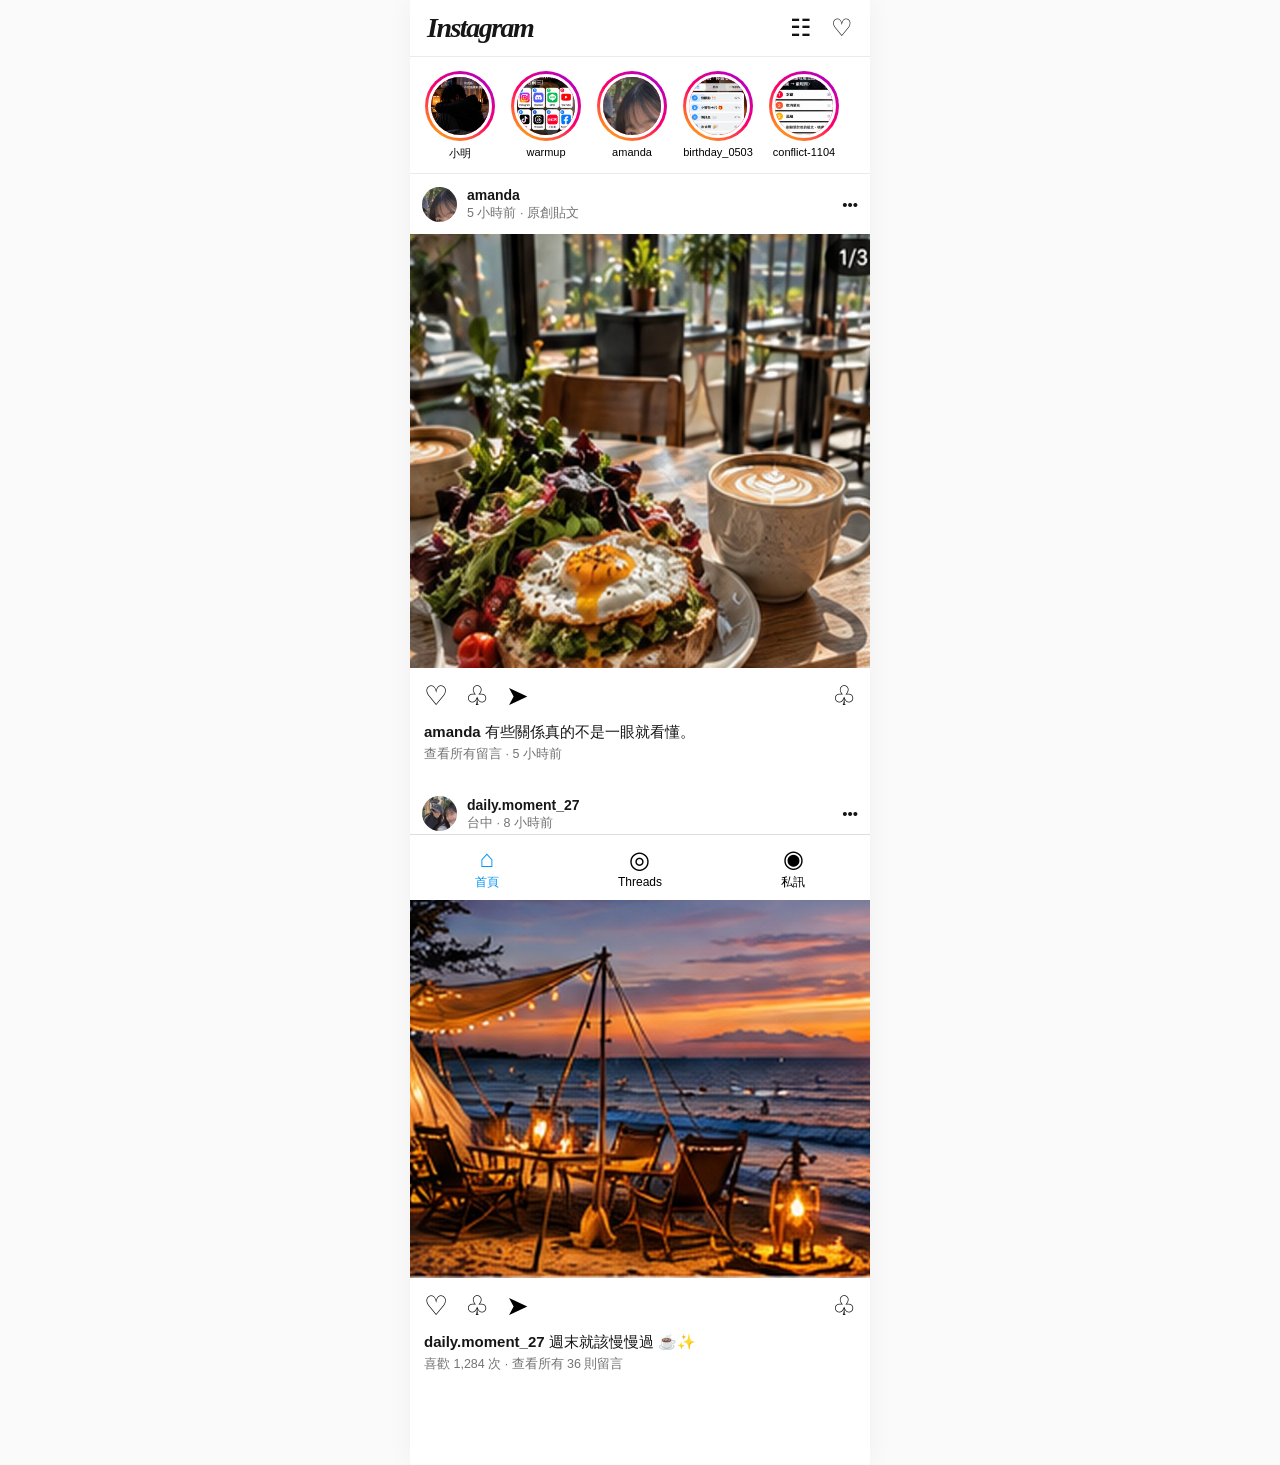
==== index.html @ f39516f8 "Add files via upload" ====
<!doctype html><html lang="zh-Hant"><head><meta charset="utf-8"><meta name="viewport" content="width=device-width,initial-scale=1,viewport-fit=cover"><title>Instagram × Threads｜人際互動</title><style>
:root{--ink:#161616;--muted:#737373;--line:#eaeaea;--blue:#0095f6}*{box-sizing:border-box}body{margin:0;background:#fafafa;color:var(--ink);font:15px -apple-system,BlinkMacSystemFont,"Noto Sans TC","Segoe UI",sans-serif}button,input,textarea{font:inherit}button{cursor:pointer}button:focus-visible{outline:2px solid #0095f6;outline-offset:2px}.app{width:min(100%,460px);min-height:100dvh;margin:auto;background:white;position:relative;box-shadow:0 0 25px #0000000b;padding-bottom:72px}.top{height:57px;padding:0 17px;display:flex;align-items:center;justify-content:space-between;border-bottom:1px solid var(--line)}.brand{font-family:Georgia,cursive;font-size:28px;font-style:italic;font-weight:700;letter-spacing:-1.5px}.top-right{display:flex;gap:19px;align-items:center}.icon-btn{background:none;border:0;font-size:24px;padding:0;color:#111}.screen{display:none}.screen.active{display:block}.stories{display:flex;gap:16px;overflow-x:auto;padding:14px 15px 12px;border-bottom:1px solid var(--line);scrollbar-width:none}.story-trigger{flex:none;border:0;background:none;padding:0;display:flex;flex-direction:column;align-items:center;gap:5px;font-size:12px}.ring{width:70px;height:70px;border-radius:50%;padding:3px;background:linear-gradient(35deg,#ffc700,#ff0069,#a000db);display:block}.ring img{width:100%;height:100%;border:3px solid white;border-radius:50%;object-fit:cover}.avatar{width:35px;height:35px;border-radius:50%;object-fit:cover}.post-head{display:flex;align-items:center;gap:10px;padding:12px}.post-head b{font-size:14px}.post-head small{color:var(--muted)}.post-img{display:block;width:100%;aspect-ratio:1.06;object-fit:cover}.post-actions{display:flex;align-items:center;gap:17px;padding:12px 14px 7px;font-size:27px}.post-actions button{background:none;border:0;font-size:27px;padding:0}.post-actions .save{margin-left:auto}.caption{padding:0 14px 18px;line-height:1.7}.caption small{display:block;color:var(--muted)}.bottom{position:fixed;bottom:0;left:50%;transform:translateX(-50%);width:min(100%,460px);height:66px;padding-bottom:env(safe-area-inset-bottom);background:#fff;border-top:1px solid #ddd;display:grid;grid-template-columns:repeat(3,1fr);z-index:50}.bottom button{border:0;background:none;display:grid;place-content:center;justify-items:center;gap:1px;font-size:12px}.bottom .navicon{font-size:24px}.bottom .selected{color:var(--blue)}.thread-title{display:flex;justify-content:space-between;align-items:center;padding:15px 18px;border-bottom:1px solid #eee;font-size:22px;font-weight:750}.thread-post{display:flex;gap:11px;padding:17px 15px;border-bottom:1px solid #ececec}.thread-body{flex:1}.thread-name{display:flex;align-items:center;justify-content:space-between;font-size:14px}.thread-name span{color:#888;font-weight:400}.thread-text{line-height:1.65;margin:8px 0 12px}.thread-actions{display:flex;gap:22px;font-size:22px}.thread-actions button{border:0;background:none;font-size:21px;padding:0}.thread-stats{color:#777;font-size:12px;margin-top:8px}.replybox{display:flex;gap:7px;margin-top:14px}.replybox input,.answer-text{border:1px solid #ddd;border-radius:12px;padding:11px;width:100%;min-width:0}.replybox button,.primary{border:0;background:#111;color:white;border-radius:12px;padding:10px 16px}.prompt{margin:18px 14px;border:1px solid #eee;border-radius:14px;padding:16px}.prompt h3{margin:0 0 9px}.choices{display:flex;gap:7px;flex-wrap:wrap;margin:12px 0}.choices button{border:1px solid #ddd;border-radius:22px;background:white;padding:9px 13px}.choices button.chosen{background:#e8f4ff;border-color:#0095f6;color:#0074bc}.answer-text{resize:vertical;min-height:74px}.answer-hint{font-size:12px;color:#777}.dm-head{display:flex;align-items:center;gap:10px;padding:14px;border-bottom:1px solid #eee}.dm-head b{font-size:18px}.dm-head small{display:block;color:#888}.dm-story{width:130px;height:174px;object-fit:cover;border-radius:15px;margin:18px 0 8px 55px}.bubble{background:#f1f1f3;border-radius:22px;padding:13px 16px;display:inline-block;margin:9px 15px;max-width:83%;font-size:16px}.dm-input{margin:24px 15px;border:1px solid #ddd;border-radius:26px;padding:14px;color:#888}.section-label{font-size:13px;color:#777;padding:14px 16px}.story-modal{position:fixed;inset:0;z-index:100;background:#090909;display:none;align-items:center;justify-content:center}.story-modal.show{display:flex}.story-full{position:relative;width:100%;height:100dvh;overflow:hidden;background:#171717}.story-bg{position:absolute;inset:0;width:100%;height:100%;object-fit:cover}.story-shade{position:absolute;inset:0;background:linear-gradient(#0007 0%,transparent 22%,transparent 70%,#0009)}.progress{position:absolute;top:max(13px,env(safe-area-inset-top));left:12px;right:12px;display:flex;gap:4px;z-index:4}.track{height:3px;flex:1;border-radius:4px;background:#ffffff70;overflow:hidden}.fill{height:100%;background:white;width:0}.story-head{position:absolute;top:max(29px,calc(env(safe-area-inset-top) + 20px));left:16px;right:16px;z-index:4;display:flex;align-items:center;gap:10px;color:white}.story-head b{font-size:15px}.story-head small{color:#eee}.story-head button{margin-left:auto;background:none;color:white;border:0;font-size:32px}.story-bottom{position:absolute;bottom:max(28px,calc(env(safe-area-inset-bottom) + 20px));left:17px;right:17px;display:flex;gap:13px;align-items:center;z-index:5}.story-bottom input{flex:1;min-width:0;background:#0002;color:white;border:1px solid white;border-radius:30px;padding:14px}.story-bottom input::placeholder{color:white}.story-bottom button{color:white;background:none;border:0;font-size:28px}.tap-zone{position:absolute;top:90px;bottom:115px;width:32%;z-index:2}.tap-zone.left{left:0}.tap-zone.right{right:0}.story-content{position:absolute;top:19%;left:7%;right:7%;z-index:3;color:white}.story-content h2{font-size:24px;text-shadow:0 2px 8px #0008}.story-content .sub{font-size:14px;line-height:1.6}.poll{margin-top:20px;display:grid;gap:9px}.poll button{background:#fff;border:0;border-radius:14px;min-height:52px;padding:12px 15px;display:flex;align-items:center;justify-content:space-between;font-weight:650;text-align:left;color:#181818}.poll button.voted{background:#dceeff;outline:2px solid #0095f6}.poll small{color:#888}.app-grid{display:grid;grid-template-columns:repeat(3,1fr);gap:9px;margin-top:18px}.app-choice{border:0;background:white;border-radius:13px;min-height:110px;display:flex;flex-direction:column;align-items:center;justify-content:center;gap:6px;position:relative;color:#111}.app-choice img{width:53px;height:53px;object-fit:contain;border-radius:12px}.app-choice span{font-size:12px}.app-choice small{position:absolute;top:7px;right:8px}.app-choice.selected{outline:3px solid #47adff}.next-btn{position:absolute;bottom:105px;left:16%;width:68%;background:white;border:0;border-radius:26px;padding:13px;font-weight:700;z-index:4}.rank-list{display:grid;gap:8px;margin-top:17px}.rank-row{background:white;border-radius:14px;color:#222;padding:10px;display:flex;align-items:center;gap:9px}.rank-row b{width:28px;height:28px;border-radius:50%;background:#fa3252;color:white;display:grid;place-content:center}.rank-row span{flex:1;font-size:13px}.rank-row button{border:0;background:#eee;border-radius:7px;padding:4px 9px}.mini-actions{padding:12px;display:flex;gap:8px;flex-wrap:wrap}.mini-actions button{background:#f2f2f2;border:0;border-radius:10px;padding:9px}.hidden{display:none!important}@media(min-width:700px){.story-full{width:min(100%,470px);height:min(100dvh,900px);border-radius:8px}.story-modal{background:#191919ed}}@media(max-width:350px){.app-grid{gap:5px}.app-choice{min-height:92px}.app-choice img{width:43px;height:43px}.story-content{top:16%}}
 .app-choice{position:relative}.app-choice:before{content:attr(data-letter);position:absolute;top:3px;left:4px;background:#1689ff;color:white;border-radius:50%;font-size:12px;font-weight:800;width:20px;height:20px;display:grid;place-items:center}.rank-row{min-height:65px!important;padding:12px!important;font-size:17px!important;gap:9px!important}.rank-row span{font-weight:650;line-height:1.35}.rank-row button{min-width:35px;min-height:39px;font-size:20px!important}.story-trigger{font-size:11px}.story-content h2{line-height:1.35} @media(min-width:700px){.story-full{height:100dvh;max-height:none;border-radius:0}} 
/* Clear DM separation and large poll letters */
#dm{background:#f6f7f9;padding-bottom:18px}
#dm>.section-label{background:white}
.dm-conversation{background:white;border:1px solid #e3e6eb;border-radius:20px;margin:15px 12px;padding:6px 0 16px;box-shadow:0 3px 13px #0000000b;overflow:hidden}
.dm-conversation-divider{margin:25px 14px 18px;display:flex;align-items:center;gap:12px;color:#747780;font-size:12px;font-weight:700;letter-spacing:.4px}
.dm-conversation-divider:before,.dm-conversation-divider:after{content:'';height:2px;background:#cdd2d9;flex:1}
.dm-conversation-divider span{white-space:nowrap}
.mike-conversation{border-color:#d5e4f7;background:#fbfdff}
.poll button{min-height:52px;font-size:16px;font-weight:650}
.rank-row{min-height:68px!important}
.rank-letter{width:27px;height:27px;flex-shrink:0;border-radius:50%;background:#1688f8;color:white;font-style:normal;font-size:14px;font-weight:800;display:grid;place-items:center}
.rank-row span{font-size:16px!important}

/* Keep the next-story button above story tap areas and voting content */
.next-btn{z-index:30!important;bottom:calc(100px + env(safe-area-inset-bottom))!important;min-height:50px;pointer-events:auto!important;touch-action:manipulation}
.story-content{bottom:175px;overflow-y:auto;overscroll-behavior:contain;scrollbar-width:thin}
.count-editor{margin:16px 0 6px;padding:14px;background:rgba(255,255,255,.96);border-radius:18px;color:#222;position:relative;z-index:8;text-align:left;max-height:40dvh;overflow-y:auto}.count-editor-title{font-size:15px;font-weight:800}.count-editor-sub{font-size:11px;color:#777;margin:5px 0 10px}.count-editor-grid{display:grid;gap:7px}.count-editor-row{display:grid;grid-template-columns:minmax(0,1fr) 68px 20px;align-items:center;gap:7px;font-size:13px}.count-editor-row input{width:100%;padding:8px 5px;border:1px solid #ccc;border-radius:8px;background:white;color:#111;font-size:16px;text-align:center}.count-editor-total{font-weight:700;text-align:right;margin-top:9px;font-size:13px} 
.emo-live-text{display:none;position:absolute;z-index:9;left:10%;right:10%;top:38%;flex-direction:column;align-items:center;justify-content:center;text-align:center;color:#fff;pointer-events:none;text-shadow:0 3px 14px #000;font-family:-apple-system,BlinkMacSystemFont,"Noto Sans TC",sans-serif}
.emo-title{font-size:clamp(42px,11vw,70px);font-weight:300;letter-spacing:4px;font-style:italic;line-height:1.4}
.emo-message{font-size:clamp(19px,5vw,26px);font-weight:600;line-height:1.8;letter-spacing:1px;margin-top:24px}
#nextQuestion{z-index:50!important;pointer-events:auto!important;touch-action:manipulation}
.amanda-arrows{position:absolute;left:10px;right:10px;top:50%;transform:translateY(-50%);z-index:8;justify-content:space-between;pointer-events:none}.amanda-arrows button{pointer-events:auto;width:45px;height:52px;border:1px solid #ffffffa0;border-radius:24px;background:#0008;color:white;font-size:26px;display:grid;place-items:center;box-shadow:0 2px 12px #0007}.amanda-arrows button:active{background:#ffffff55}</style><style>
.conflict-vote-list{display:flex;flex-direction:column;gap:9px;margin:12px 0}.conflict-vote-option{width:100%;min-height:58px;background:#fff;border:2px solid transparent;border-radius:14px;display:flex;align-items:center;gap:12px;padding:10px 13px;text-align:left;color:#171717}.conflict-vote-option strong{background:#2589f7;color:white;width:35px;height:35px;flex-shrink:0;border-radius:50%;display:grid;place-items:center;font-size:18px}.conflict-vote-option span{flex:1;font-size:16px;font-weight:700;line-height:1.3}.conflict-vote-option small{font-size:12px;color:#666}.conflict-vote-option.chosen{border-color:#63b4ff;background:#e6f3ff}.conflict-selection{background:#0008;border-radius:10px;padding:10px;font-size:15px;line-height:1.5}.conflict-vote-actions{display:flex;gap:10px;margin-top:12px}.conflict-vote-actions button{flex:1;padding:12px 6px;border:0;border-radius:13px;background:#fff;color:#111;font-weight:700}.rank-letter{background:#2589f7;color:white;min-width:31px;height:31px;display:grid;place-items:center;border-radius:50%;font-size:17px;font-style:normal;flex-shrink:0}.rank-row{min-height:70px!important}.rank-row span{font-size:16px!important}.rank-row b{flex-shrink:0}
@media(max-height:690px){.conflict-vote-option{min-height:45px;padding:5px 9px}.conflict-vote-list{gap:5px;margin:5px 0}.conflict-vote-option strong{height:29px;width:29px}.conflict-vote-option span{font-size:14px}.conflict-vote-actions{margin-top:5px}.rank-row{min-height:55px!important}}
.amanda-second-caption{position:absolute;left:24px;bottom:122px;z-index:7;color:#fff;font-size:19px;font-weight:600;line-height:1.5;text-shadow:0 2px 7px #000c;pointer-events:none}</style><style>
/* 小明限動：使用照片作背景，文字以 HTML 清晰疊加 */
.emo-live-text{left:0!important;right:0!important;top:0!important;bottom:0!important;display:none;align-items:initial!important;justify-content:initial!important;text-align:left!important;pointer-events:none;}
.emo-title{position:absolute;top:18%;left:54%;font-family:cursive;font-size:clamp(30px,9vw,47px)!important;font-weight:300!important;transform:rotate(-10deg);letter-spacing:4px}
.emo-face{position:absolute;top:26%;left:73%;font-size:47px;font-weight:200}
.emo-message{position:absolute;right:8%;bottom:15%;font-size:clamp(16px,4.4vw,21px)!important;line-height:1.7!important;margin:0!important;text-align:left!important;font-weight:500!important;letter-spacing:0!important}
.conflict-vote-list{gap:12px!important;margin-top:20px!important}
.conflict-vote-option{min-height:69px!important;padding:12px 16px!important}
.conflict-vote-option strong{width:42px!important;height:42px!important;font-size:20px!important}
.conflict-vote-option span{font-size:18px!important}
.story-content:has(.conflict-vote-list){top:13%!important;left:5%!important;right:5%!important}
.story-content:has(.conflict-vote-list) h2{font-size:clamp(17px,4.6vw,22px)!important;line-height:1.45!important}
@media(max-height:750px){.conflict-vote-list{gap:7px!important;margin-top:9px!important}.conflict-vote-option{min-height:55px!important;padding:6px 12px!important}.story-content:has(.conflict-vote-list){top:12%!important}}
</style></head><body><div class="app"><header class="top"><span class="brand" id="brand">Instagram</span><div class="top-right"><button class="icon-btn" id="answers" aria-label="Answers">☷</button><button class="icon-btn" data-go="dm" aria-label="Messages">♡</button></div></header>
<section id="home" class="screen active"><div class="stories"><button class="story-trigger" data-story="emo"><span class="ring"><img src="[data-uri]"></span>小明</button><button class="story-trigger" data-story="warm"><span class="ring"><img src="[data-uri]"></span>warmup</button><button class="story-trigger" data-story="amanda"><span class="ring"><img src="[data-uri]"></span>amanda</button><button class="story-trigger" data-story="birthday"><span class="ring"><img src="[data-uri]"></span>birthday_0503</button><button class="story-trigger" data-story="conflict"><span class="ring"><img src="[data-uri]"></span>conflict-1104</button></div><div class="post-head"><img class="avatar" src="[data-uri]"><div><b>amanda</b><br><small>5 小時前 · 原創貼文</small></div><span style="margin-left:auto">•••</span></div><img class="post-img" src="[data-uri]" alt="Amanda 與朋友在咖啡廳的照片"><div class="post-actions"><button id="like">♡</button><button data-go="dm">♧</button><button data-go="threads">➤</button><button class="save">♧</button></div><div class="caption"><b>amanda</b> 有些關係真的不是一眼就看懂。<small>查看所有留言 · 5 小時前</small></div><div class="post-head"><img class="avatar" src="[data-uri]"><div><b>daily.moment_27</b><br><small>台中 · 8 小時前</small></div><span style="margin-left:auto">•••</span></div><img class="post-img" src="[data-uri]" alt="週末咖啡廳照片"><div class="post-actions"><button onclick="this.textContent=this.textContent==='♡'?'♥':'♡'">♡</button><button data-go="dm">♧</button><button data-go="threads">➤</button><button class="save">♧</button></div><div class="caption"><b>daily.moment_27</b> 週末就該慢慢過 ☕✨<small>喜歡 1,284 次 · 查看所有 36 則留言</small></div></section><section id="threads" class="screen"><div class="thread-post"><img class="avatar" src="[data-uri]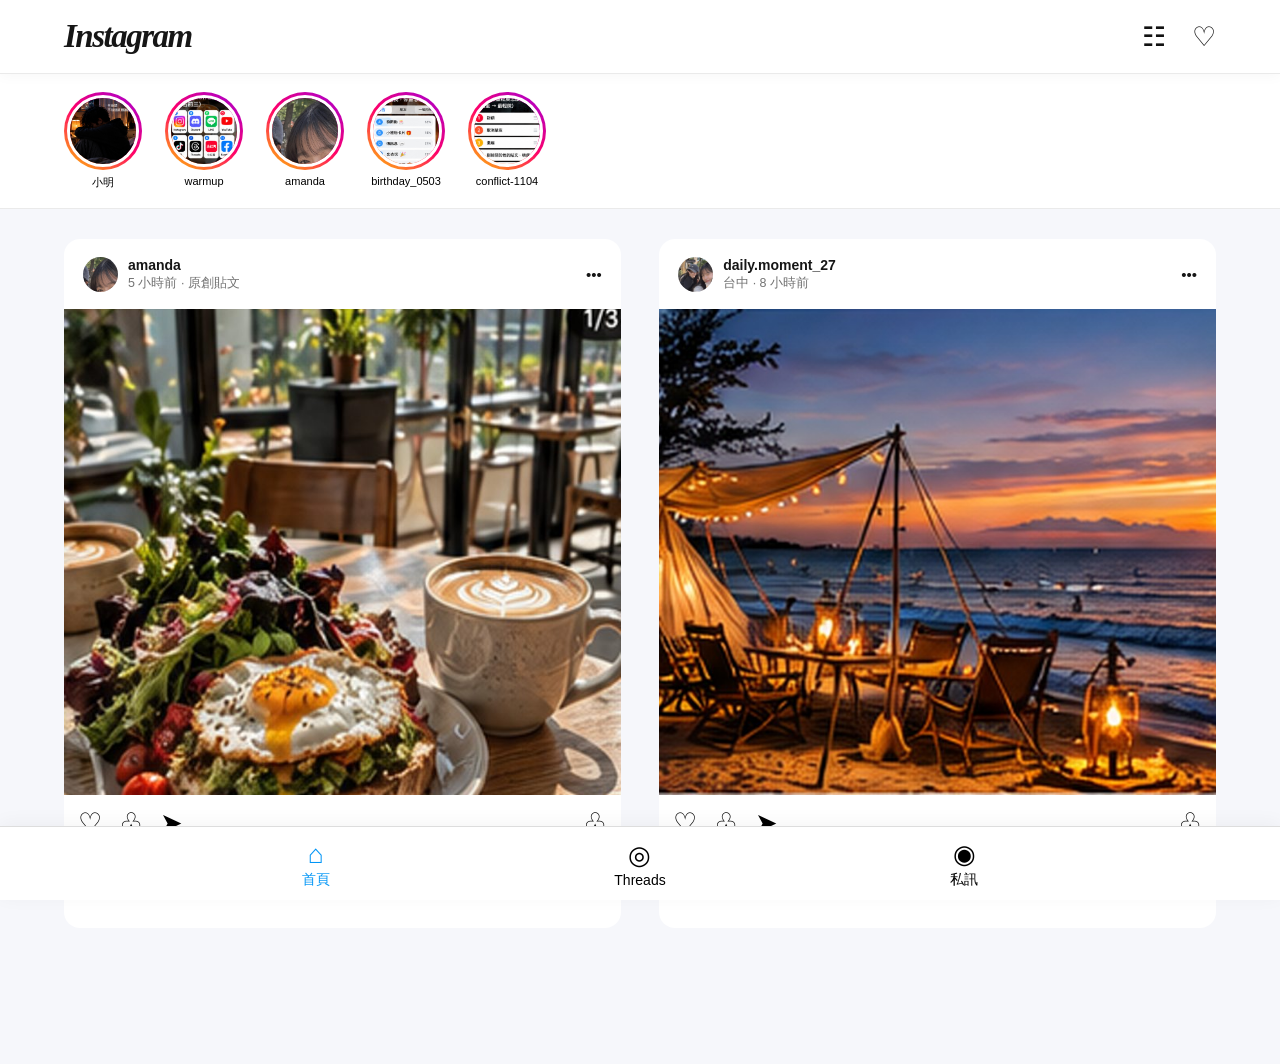
